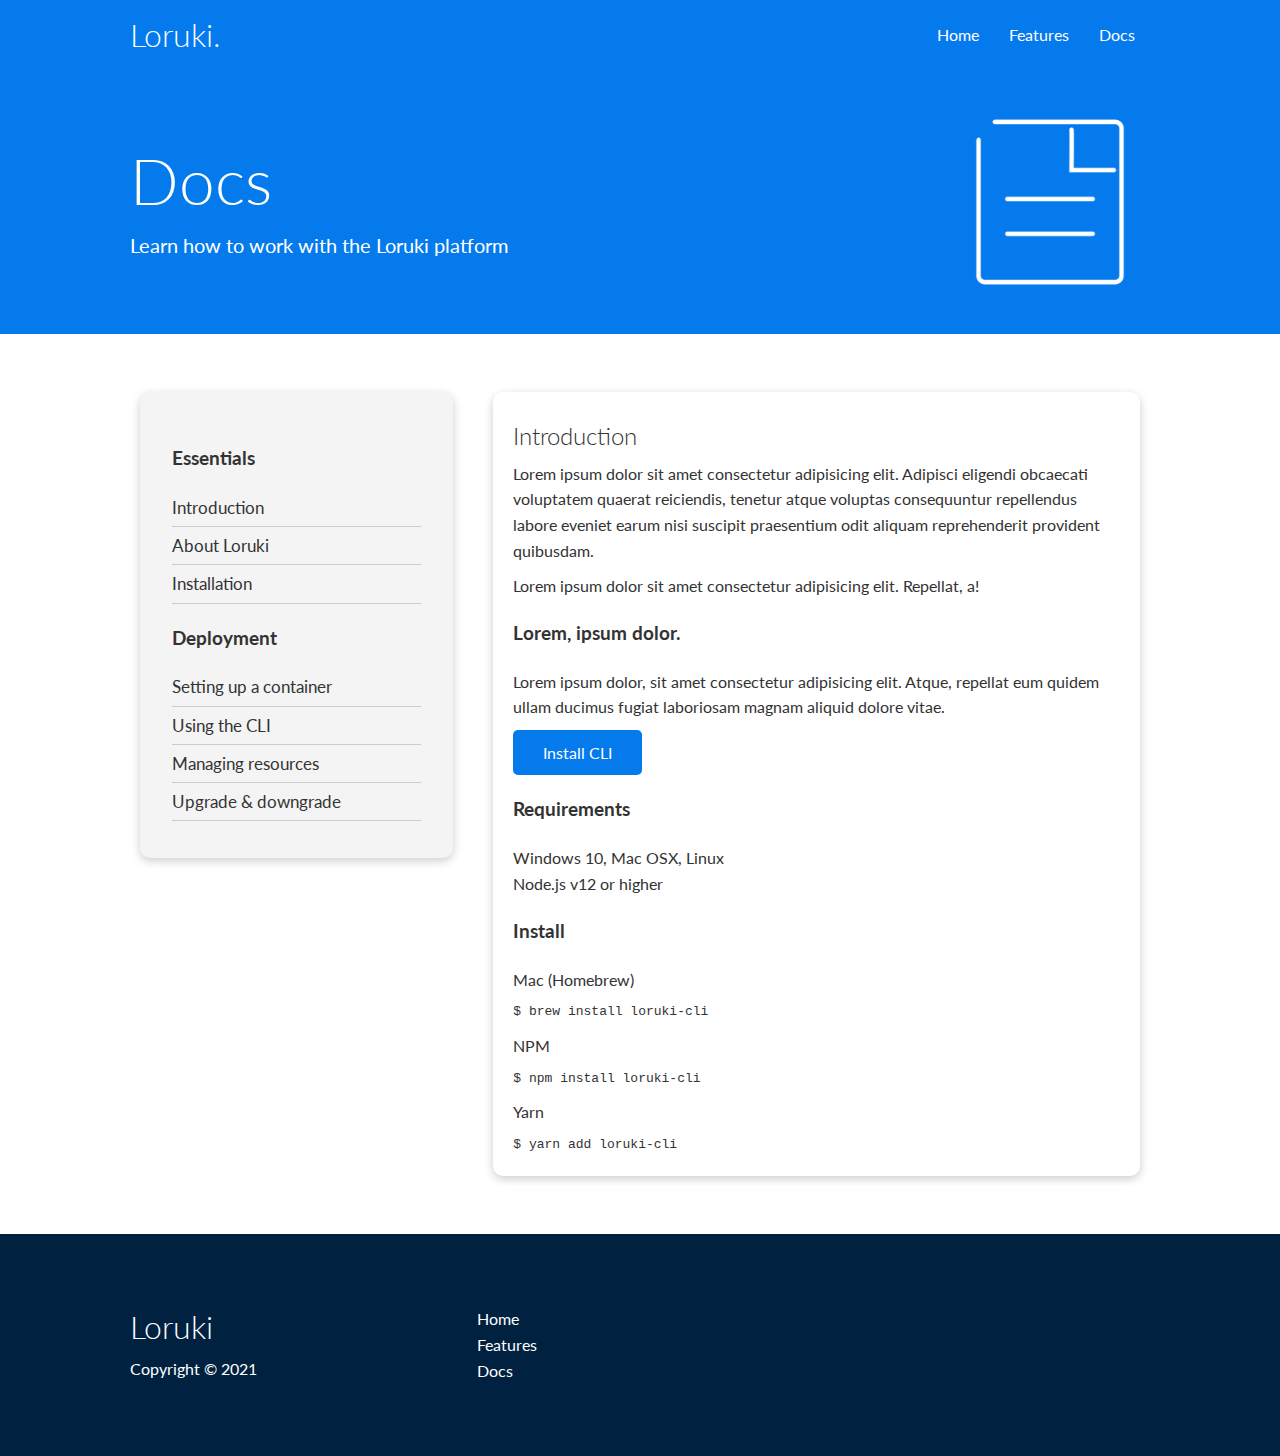
==== docs.html @ d3ab9be7 "docs page added with grid styling used" ====
<!DOCTYPE html>
<html lang="en">
<head>
    <meta charset="UTF-8">
    <meta http-equiv="X-UA-Compatible" content="IE=edge">
    <meta name="viewport" content="width=device-width, initial-scale=1.0">

    <!-- Font Awesome link tag is from cdnjs.com -->
    <link rel="stylesheet" href="https://cdnjs.cloudflare.com/ajax/libs/font-awesome/5.15.3/css/all.min.css" 
        integrity="sha512-iBBXm8fW90+nuLcSKlbmrPcLa0OT92xO1BIsZ+ywDWZCvqsWgccV3gFoRBv0z+8dLJgyAHIhR35VZc2oM/gI1w==" 
        crossorigin="anonymous" 
    />
    
    <link rel="stylesheet" href="css/utilities.css">
    <link rel="stylesheet" href="css/style.css">
    <title>Loruki | Cloud Hosting for Everyone</title>
</head>
<body>
    <!-- Navbar -->
    <div class="navbar">
        <div class="container flex">
            <h1 class="logo">Loruki.</h1>
            <nav>
                <ul>
                    <li><a href="index.html">Home</a></li>
                    <li><a href="features.html">Features</a></li>
                    <li><a href="docs.html">Docs</a></li>
                </ul>
            </nav>
        </div>
    </div>
    <!-- Head -->
    <section class="docs-head bg-primary py-3">
        <div class="container grid">
            <div>
                <h1 class="xl">Docs</h1>
                <p class="lead">
                    Learn how to work with the Loruki platform
                </p>
            </div>
            <img src="images/docs.png" alt="">
        </div>
    </section>

    <!-- Docs main -->
    <section class="docs-main my-4">
        <div class="container grid">
            <div class="card bg-light p-3">
                <h3 class="my-2">Essentials</h3>
                <nav>
                    <ul>
                        <li><a href="#">Introduction</a></li>
                        <li><a href="#">About Loruki</a></li>
                        <li><a href="#">Installation</a></li>
                    </ul>
                </nav>

                <h3 class="my-2">Deployment</h3>
                <nav>
                    <ul>
                        <li><a href="#">Setting up a container</a></li>
                        <li><a href="#">Using the CLI</a></li>
                        <li><a href="#">Managing resources</a></li>
                        <li><a href="#">Upgrade & downgrade</a></li>
                    </ul>
                </nav>
            </div>

            <div class="card">
                <h2>Introduction</h2>
                <p>
                    Lorem ipsum dolor sit amet consectetur adipisicing elit. 
                    Adipisci eligendi obcaecati voluptatem quaerat reiciendis, 
                    tenetur atque voluptas consequuntur repellendus labore eveniet 
                    earum nisi suscipit praesentium odit aliquam reprehenderit 
                    provident quibusdam.
                </p>

                <div class="alert alert-success">
                    <i class="fas fa-info"></i>
                    Lorem ipsum dolor sit amet consectetur adipisicing elit. Repellat, a!
                </div>

                <h3>Lorem, ipsum dolor.</h3>
                <p>
                    Lorem ipsum dolor, sit amet consectetur adipisicing elit. 
                    Atque, repellat eum quidem ullam ducimus fugiat laboriosam magnam aliquid 
                    dolore vitae.
                </p>
                <a href="#" class="btn btn-primary">Install CLI</a>

                <h3>Requirements</h3>
                <ul>
                    <li>Windows 10, Mac OSX, Linux</li>
                    <li>Node.js v12 or higher</li>
                </ul>

                <h3>Install</h3>
                <p>Mac (Homebrew)</p>
                <pre><code>$ brew install loruki-cli</code></pre>
                <p>NPM</p>
                <pre><code>$ npm install loruki-cli</code></pre>
                <p>Yarn</p>
                <pre><code>$ yarn add loruki-cli</code></pre>
            </div>
        </div>
    </section>



    <!-- Footer -->
    <footer class="footer bg-dark py-5">
        <div class="container grid grid-3">
            <div>
                <h1>Loruki</h1>
                <p>Copyright &copy; 2021</p>
            </div>
            <nav>
                <ul>
                    <li><a href="index.html">Home</a></li>
                    <li><a href="features.html">Features</a></li>
                    <li><a href="docs.html">Docs</a></li>
                </ul>
            </nav>
            <div class="social">
                <a href="#"><i class="fab fa-github fa-2x"></i></a>
                <a href="#"><i class="fab fa-twitter fa-2x"></i></a>
                <a href="#"><i class="fab fa-facebook fa-2x"></i></a>
                <a href="#"><i class="fab fa-instagram fa-2x"></i></a>
            </div>
        </div>
    </footer>
</body>
</html>
---- css/utilities.css ----
/* Utilities */
.container{
    max-width: 1100px;
    margin: 0 auto; /* top and bottom 0 and auto for left and right */
    overflow: auto; /* removes space created by h1 margin top */
    padding: 0 40px;
}

.card {
    background-color: #fff;
    color: #333;
    border-radius: 10px;
    box-shadow: 0 3px 10px rgba(0, 0, 0, 0.2);
    padding: 20px;
    margin: 10px;
}

.btn {
    display: inline-block;
    padding: 10px 30px;
    cursor: pointer;
    background: var(--primary-color);
    color: #fff;
    border: none;
    border-radius: 5px;
}

.btn-outline{
    background-color: transparent;
    border: 1px #fff solid;
}

.btn:hover{
    transform: scale(0.98);
}

/* Backgrounds and Colored buttons */
.bg-primary, 
.btn-primary{
    background-color: var(--primary-color);
    color: #fff;
}

.bg-secondary,
.btn-secondary{
    background-color: var(--secondary-color);
    color: #fff;
}

.bg-dark,
.btn-dark{
    background-color: var(--dark-color);
    color: #fff;
}

.bg-light,
.btn-light{
    background-color: var(--light-color);
    color: #333;
}

.bg-primary a,
.btn-primary a,
.bg-secondary a,
.btn-secondary a,
.bg-dark a,
.btn-dark a{
    color: #fff;
}

/* Text sizes */
.lead{
    font-size: 20px;
}

.sm{
    font-size: 1rem;
}

.md{
    font-size: 2rem;
}

.lg{
    font-size: 3rem;
}

.xl{
    font-size: 4rem;
}

.text-center{
    text-align: center;
}

.flex {
    display: flex;
    justify-content: center;
    align-items: center;
    height: 100%;
}

.grid{
    display: grid;
    grid-template-columns: repeat(2, 1fr);
    gap: 20px;
    justify-content: center;
    align-items: center;
    height: 100%;
}

.grid-3{
    grid-template-columns: repeat(3, 1fr);
}

/* Margin --> my for margin on y-axis, m for margin on x and y-axis */
.my-1{
    margin: 1rem 0;
}

.my-2{
    margin: 1.5rem 0;
}

.my-3{
    margin: 2rem 0;
}

.my-4{
    margin: 3rem 0;
}

.my-5{
    margin: 4rem 0;
}

.m-1{
    margin: 1rem;
}

.m-2{
    margin: 1.5rem;
}

.m-3{
    margin: 2rem;
}

.m-4{
    margin: 3rem;
}

.m-5{
    margin: 4rem;
}

/* Padding --> py for padding on y-axis, p for padding on x and y-axis */
.py-1{
    padding: 1rem 0;
}

.py-2{
    padding: 1.5rem 0;
}

.py-3{
    padding: 2rem 0;
}

.py-4{
    padding: 3rem 0;
}

.py-5{
    padding: 4rem 0;
}

.p-1{
    padding: 1rem;
}

.p-2{
    padding: 1.5rem;
}

.p-3{
    padding: 2rem;
}

.p-4{
    padding: 3rem;
}

.p-5{
    padding: 4rem;
}
---- css/style.css ----
/* Lato from Google Fonts import */
@import url('https://fonts.googleapis.com/css2?family=Lato:wght@300&display=swap');

/* CSS properties for repeating values kinda like variables */
:root{
    --primary-color: #047aed;
    --secondary-color: #1c3fa8;
    --light-color: #f4f4f4;
    --dark-color: #002240;
}

/* reset css elements below */
*{
    box-sizing: border-box;
    padding: 0;
    margin: 0;
}

body{
    font-family: 'Lato', sans-serif;
    color: #333;
    line-height: 1.6;
}

ul{
    list-style-type: none;/* removes bullet points from list */ 
}

a {
    text-decoration: none; /* remove underline from links */
    color: #333;
}

h1, h2 {
    font-weight: 300;
    line-height: 1.2;
    margin: 10px 0; /* top and bottom margin 10, left and right 0 */ 
}

p{
    margin: 10px 0; /* some margin between paragraphs */
}

img{
    width: 100%; /* keeps images within their container */
}


/* Navbar */
.navbar{
    background-color: var(--primary-color);
    color: #fff;
    height: 70px;
}

.navbar ul{
    display: flex;
}

.navbar .flex{
    justify-content: space-between;
}

.navbar a{
    color: #fff;
    padding: 10px;
    margin: 0 5px; /* top and bottom 0 and 5px left and right */
}

.navbar a:hover{
    border-bottom: 2px #fff solid;
}

/* Showcase */
.showcase{
    height: 400px;
    background-color: var(--primary-color);
    color: #fff;
    position: relative;
}

.showcase h1{
    font-size: 40px;
}

.showcase p{
    margin: 20px 0;
}

.showcase .grid{
    overflow: visible; 
    grid-template-columns: 55% 45%;
    gap: 30px;
}

.showcase-form{
    position: relative; 
    top: 60px;
    height: 350px;
    width: 400px;
    padding: 40px;
    z-index: 100;
    justify-self: flex-end;
}

.showcase-form .form-control{
    margin: 30px 0;
}

.showcase-form input[type='text'],
.showcase-form input[type='email']{
    border: 0;
    border-bottom: 1px solid #b4becb;
    width: 100%;
    padding: 3px;
    font-size: 16px;
}

.showcase-form input:focus{
    outline: none;
}

/* Skewed Area CSS is right below */
.showcase::before,
.showcase::after{
    content: '';
    position: absolute; /* within .showcase{ position: relative}  */
    height: 100px;
    bottom: -70px;
    right: 0;
    left: 0;
    background: #fff;
    -webkit-transform: skewY(-3deg);
    -moz-transform: skewY(-3deg);
    -ms-transform: skewY(-3deg);
    transform: skewY(-3deg);
}


/* Stats */
.stats{
    padding-top: 100px;
}

.stats-heading{
    max-width: 500px;
    margin: auto; /* puts it in middle */
}

.stats .grid h3 {
    font-size: 35px;
}

.stats .grid p{
    font-size: 20px;
    font-weight: bold;
}

/* Cli */
.cli .grid{
    grid-template-columns: repeat(3, 1fr);
    grid-template-rows: repeat(2, 1fr);
}

.cli .grid > *:first-child{
    grid-column: 1/ span 2;
    grid-row: 1/ span 2;
}

/* Cloud  */
.cloud .grid{
    grid-template-columns: 4fr 3fr;
}

/* Languages */
.languages .flex{
    flex-wrap: wrap;
}

.languages .card{
    text-align: center;
    margin: 18px 10px 40px;
    transition: transform 0.2s ease-in;
}

.languages .card h4{
    font-size: 20px;
    margin-bottom: 10px;
}

.languages .card:hover{
    transform: translateY(-15px);
}

/* Features */
.features-head img,
.docs-head img{
    width: 200px;
    justify-self: flex-end;
}

.features-sub-head img{
    width: 300px;
    justify-self: flex-end;
}

.features-main .card > i{
    margin-right: 20px;
}

.features-main .grid{
    padding: 30px;
}

.features-main .grid > *:first-child{
    grid-column: 1/ span 3;
}

.features-main .grid > *:nth-child(2){
    grid-column: 1/ span 2;
}

/* Docs */
.docs-main h3{
    margin: 20px 0;
}

.docs-main .grid{
    grid-template-columns: 1fr 2fr;
    align-items: flex-start;
}

.docs-main nav li{
    font-size: 17px;
    padding-bottom: 5px;
    margin-bottom: 5px;
    border-bottom: 1px #ccc solid;
}

.docs-main a:hover{
    font-weight: bold;
}

/* Footer */
.footer .social a{
    margin: 0 10px;
}

/* Tablets and under */
@media(max-width: 768px) {
    .grid,
    .showcase .grid,
    .stats .grid,
    .cli .grid,
    .cloud .grid{
        grid-template-columns: 1fr;
        grid-template-rows: 1fr;
    }

    .showcase{
        height: auto;
    }

    .showcase-text{
        text-align: center;
        margin-top: 40px;
    }

    .showcase-form{
        justify-self: center;
        margin: auto;
    }

    .cli .grid > *:first-child{
        grid-column: 1;
        grid-row: 1;
    }
}

/* Mobile */
@media(max-width: 500px){
    .navbar{
        height: 110px;
    }

    .navbar .flex{
        flex-direction: column; /* puts logo and nav ul on top each other */
    }

    .navbar ul{
        padding: 10px;
        background-color: rgba(0, 0, 0, 0.1);
    }

    .showcase-form{
        width: 300px;
    }
}
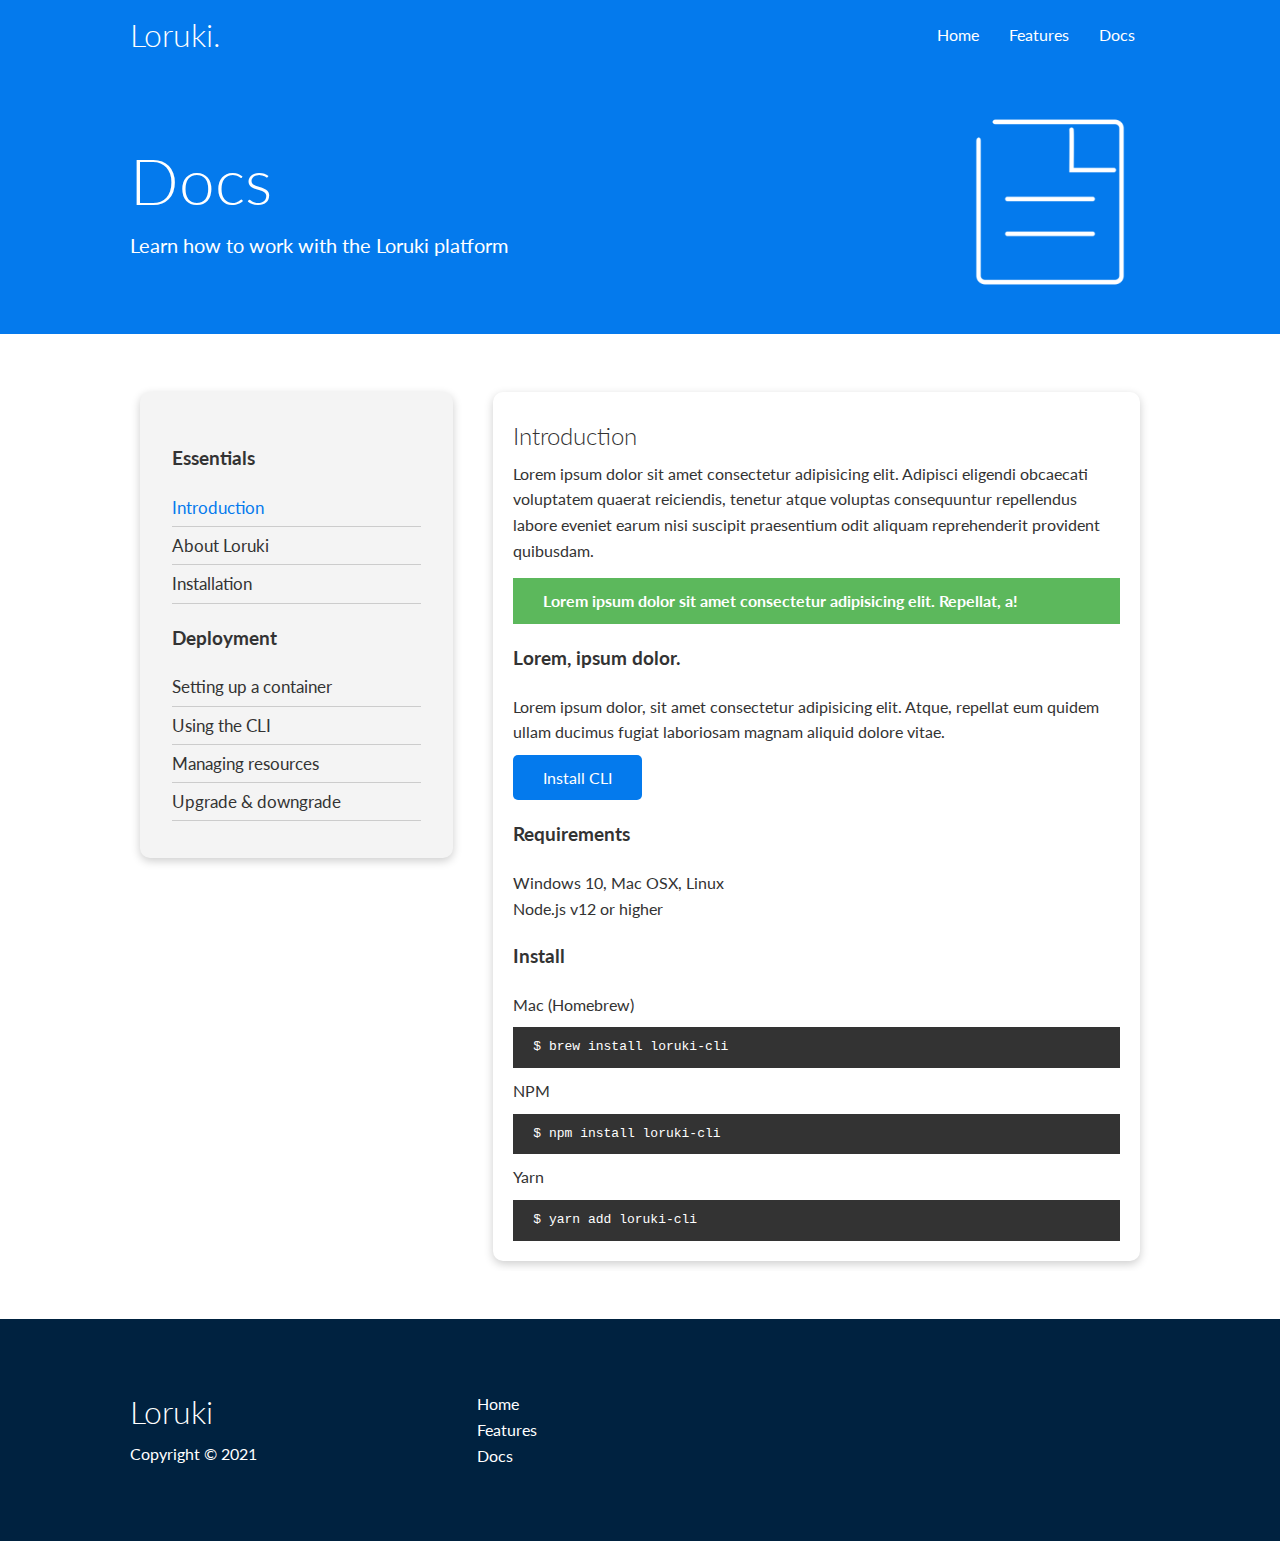
==== commit f7a87162: "alert, code block and text color added to css" ====
--- a/docs.html
+++ b/docs.html
@@ -49,7 +49,7 @@
                 <h3 class="my-2">Essentials</h3>
                 <nav>
                     <ul>
-                        <li><a href="#">Introduction</a></li>
+                        <li><a class="text-primary" href="#">Introduction</a></li>
                         <li><a href="#">About Loruki</a></li>
                         <li><a href="#">Installation</a></li>
                     </ul>
--- a/css/utilities.css
+++ b/css/utilities.css
@@ -68,6 +68,23 @@
     color: #fff;
 }
 
+/* Text colors */ 
+.text-primary{
+    color: var(--primary-color);
+}
+
+.text-secondary{
+    color: var(--secondary-color);
+}
+
+.text-dark{
+    color: var(--dark-color);
+}
+
+.text-light{
+    color: var(--light-color);
+} 
+
 /* Text sizes */
 .lead{
     font-size: 20px;
@@ -91,6 +108,28 @@
 
 .text-center{
     text-align: center;
+}
+
+/* Alert */
+.alert{
+    background-color: var(--light-color);
+    padding: 10px 20px;
+    font-weight: bold;
+    margin: 15px 0;
+}
+
+.alert i{
+    margin-right: 10px;
+}
+
+.alert-success{
+    background-color: var(--success-color);
+    color: #fff;
+}
+
+.alert-error{
+    background-color: var(--error-color);
+    color: #fff;
 }
 
 .flex {
--- a/css/style.css
+++ b/css/style.css
@@ -7,6 +7,9 @@
     --secondary-color: #1c3fa8;
     --light-color: #f4f4f4;
     --dark-color: #002240;
+    --success-color: #5cb85c;
+    --error-color: #d9534f;
+
 }
 
 /* reset css elements below */
@@ -43,6 +46,12 @@
 
 img{
     width: 100%; /* keeps images within their container */
+}
+
+code, pre {
+    background: #333;
+    color: #fff;
+    padding: 10px;
 }
 
 
